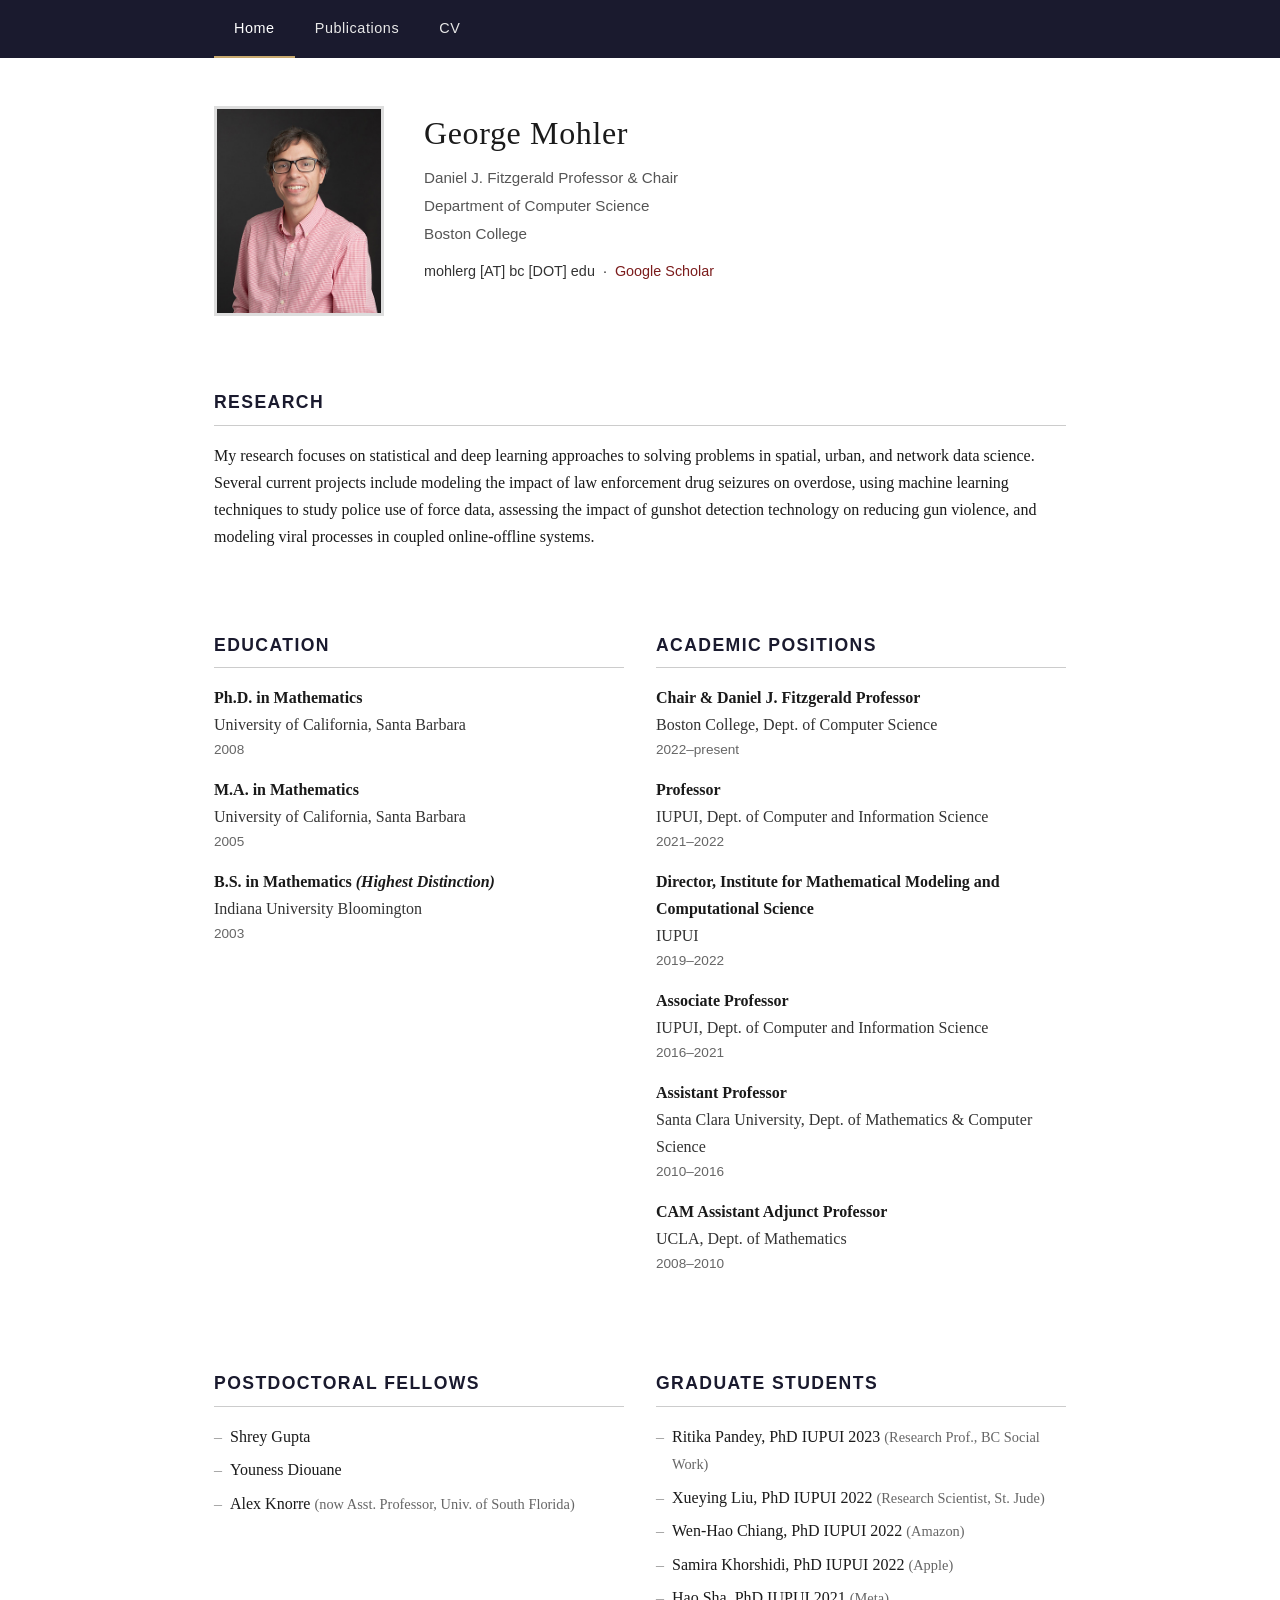
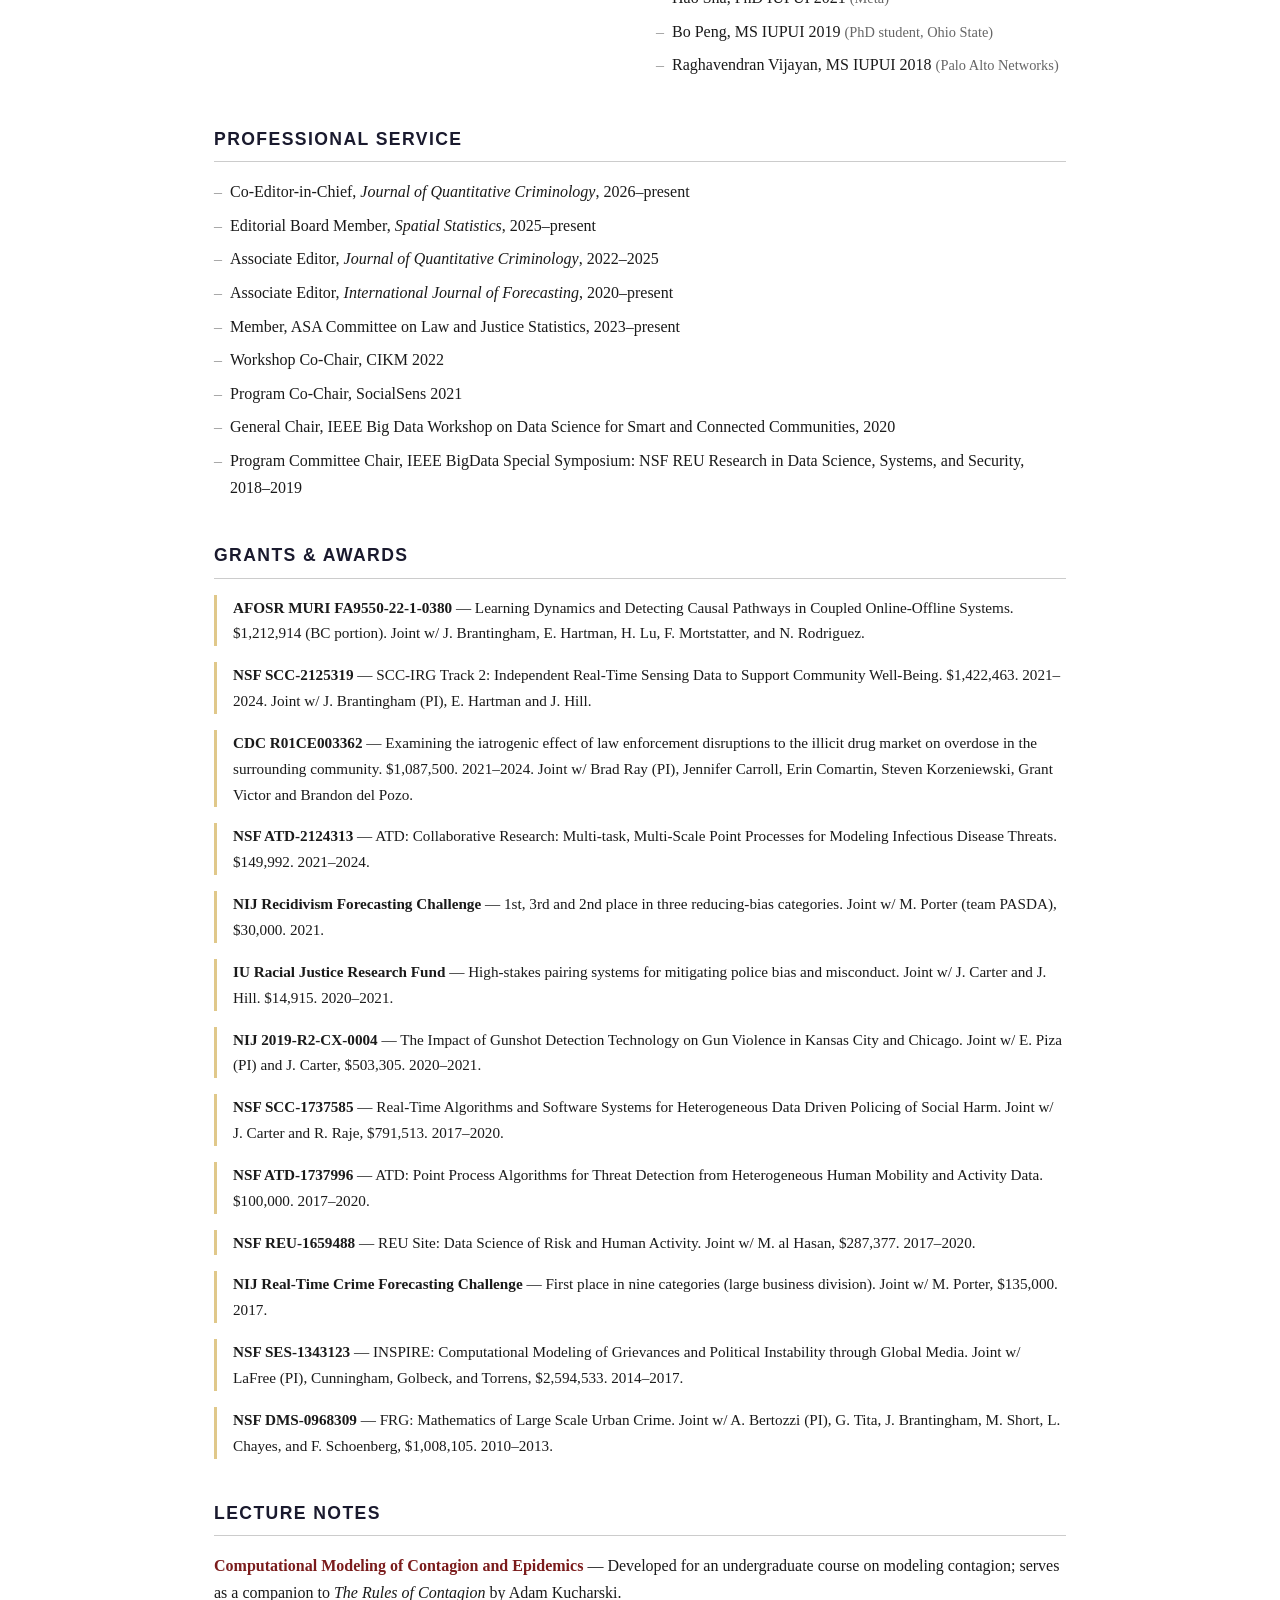
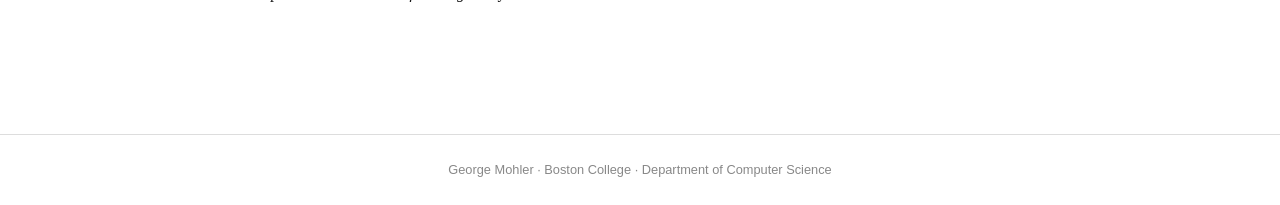
==== index.html @ 5c9aa8cf "Initial website build — static HTML/CSS academic site - index.html: home page with photo, bio, educa" ====
<!DOCTYPE html>
<html lang="en">
<head>
  <meta charset="UTF-8">
  <meta name="viewport" content="width=device-width, initial-scale=1.0">
  <title>George Mohler</title>
  <link rel="stylesheet" href="style.css">
</head>
<body>

<nav>
  <ul>
    <li><a href="index.html" class="active">Home</a></li>
    <li><a href="publications.html">Publications</a></li>
    <li><a href="Mohler_CV_2026.pdf">CV</a></li>
  </ul>
</nav>

<div class="page">

  <!-- Hero -->
  <div class="hero">
    <img src="George Mohler0137_crop.jpg" alt="George Mohler">
    <div class="hero-text">
      <h1>George Mohler</h1>
      <p class="title">Daniel J. Fitzgerald Professor &amp; Chair</p>
      <p class="title">Department of Computer Science</p>
      <p class="title">Boston College</p>
      <p class="contact">
        mohlerg [AT] bc [DOT] edu &nbsp;&middot;&nbsp;
        <a href="https://scholar.google.com/citations?user=YOUR_ID" target="_blank">Google Scholar</a>
      </p>
    </div>
  </div>

  <!-- Research -->
  <section>
    <h2>Research</h2>
    <p>My research focuses on statistical and deep learning approaches to solving problems in spatial, urban, and network data science. Several current projects include modeling the impact of law enforcement drug seizures on overdose, using machine learning techniques to study police use of force data, assessing the impact of gunshot detection technology on reducing gun violence, and modeling viral processes in coupled online-offline systems.</p>
  </section>

  <!-- Education & Employment side by side -->
  <div class="two-col" style="margin-top:2.5rem;">

    <section>
      <h2>Education</h2>

      <div class="entry">
        <div class="degree">Ph.D. in Mathematics</div>
        <div class="institution">University of California, Santa Barbara</div>
        <div class="year">2008</div>
      </div>

      <div class="entry">
        <div class="degree">M.A. in Mathematics</div>
        <div class="institution">University of California, Santa Barbara</div>
        <div class="year">2005</div>
      </div>

      <div class="entry">
        <div class="degree">B.S. in Mathematics <em>(Highest Distinction)</em></div>
        <div class="institution">Indiana University Bloomington</div>
        <div class="year">2003</div>
      </div>
    </section>

    <section>
      <h2>Academic Positions</h2>

      <div class="entry">
        <div class="role">Chair &amp; Daniel J. Fitzgerald Professor</div>
        <div class="institution">Boston College, Dept. of Computer Science</div>
        <div class="year">2022–present</div>
      </div>

      <div class="entry">
        <div class="role">Professor</div>
        <div class="institution">IUPUI, Dept. of Computer and Information Science</div>
        <div class="year">2021–2022</div>
      </div>

      <div class="entry">
        <div class="role">Director, Institute for Mathematical Modeling and Computational Science</div>
        <div class="institution">IUPUI</div>
        <div class="year">2019–2022</div>
      </div>

      <div class="entry">
        <div class="role">Associate Professor</div>
        <div class="institution">IUPUI, Dept. of Computer and Information Science</div>
        <div class="year">2016–2021</div>
      </div>

      <div class="entry">
        <div class="role">Assistant Professor</div>
        <div class="institution">Santa Clara University, Dept. of Mathematics &amp; Computer Science</div>
        <div class="year">2010–2016</div>
      </div>

      <div class="entry">
        <div class="role">CAM Assistant Adjunct Professor</div>
        <div class="institution">UCLA, Dept. of Mathematics</div>
        <div class="year">2008–2010</div>
      </div>
    </section>

  </div><!-- /.two-col -->

  <!-- Postdocs & Students -->
  <div class="two-col" style="margin-top:2.5rem;">

    <section>
      <h2>Postdoctoral Fellows</h2>
      <ul class="people-list">
        <li>Shrey Gupta</li>
        <li>Youness Diouane</li>
        <li>Alex Knorre <span style="color:#666;font-size:0.9em;">(now Asst. Professor, Univ. of South Florida)</span></li>
      </ul>
    </section>

    <section>
      <h2>Graduate Students</h2>
      <ul class="people-list">
        <li>Ritika Pandey, PhD IUPUI 2023 <span style="color:#666;font-size:0.9em;">(Research Prof., BC Social Work)</span></li>
        <li>Xueying Liu, PhD IUPUI 2022 <span style="color:#666;font-size:0.9em;">(Research Scientist, St. Jude)</span></li>
        <li>Wen-Hao Chiang, PhD IUPUI 2022 <span style="color:#666;font-size:0.9em;">(Amazon)</span></li>
        <li>Samira Khorshidi, PhD IUPUI 2022 <span style="color:#666;font-size:0.9em;">(Apple)</span></li>
        <li>Hao Sha, PhD IUPUI 2021 <span style="color:#666;font-size:0.9em;">(Meta)</span></li>
        <li>Bo Peng, MS IUPUI 2019 <span style="color:#666;font-size:0.9em;">(PhD student, Ohio State)</span></li>
        <li>Raghavendran Vijayan, MS IUPUI 2018 <span style="color:#666;font-size:0.9em;">(Palo Alto Networks)</span></li>
      </ul>
    </section>

  </div><!-- /.two-col -->

  <!-- Professional Service -->
  <section>
    <h2>Professional Service</h2>
    <ul class="service-list">
      <li>Co-Editor-in-Chief, <em>Journal of Quantitative Criminology</em>, 2026–present</li>
      <li>Editorial Board Member, <em>Spatial Statistics</em>, 2025–present</li>
      <li>Associate Editor, <em>Journal of Quantitative Criminology</em>, 2022–2025</li>
      <li>Associate Editor, <em>International Journal of Forecasting</em>, 2020–present</li>
      <li>Member, ASA Committee on Law and Justice Statistics, 2023–present</li>
      <li>Workshop Co-Chair, CIKM 2022</li>
      <li>Program Co-Chair, SocialSens 2021</li>
      <li>General Chair, IEEE Big Data Workshop on Data Science for Smart and Connected Communities, 2020</li>
      <li>Program Committee Chair, IEEE BigData Special Symposium: NSF REU Research in Data Science, Systems, and Security, 2018–2019</li>
    </ul>
  </section>

  <!-- Grants & Awards -->
  <section>
    <h2>Grants &amp; Awards</h2>

    <div class="grant">
      <p><strong>AFOSR MURI FA9550-22-1-0380</strong> — Learning Dynamics and Detecting Causal Pathways in Coupled Online-Offline Systems. $1,212,914 (BC portion). Joint w/ J. Brantingham, E. Hartman, H. Lu, F. Mortstatter, and N. Rodriguez.</p>
    </div>

    <div class="grant">
      <p><strong>NSF SCC-2125319</strong> — SCC-IRG Track 2: Independent Real-Time Sensing Data to Support Community Well-Being. $1,422,463. 2021–2024. Joint w/ J. Brantingham (PI), E. Hartman and J. Hill.</p>
    </div>

    <div class="grant">
      <p><strong>CDC R01CE003362</strong> — Examining the iatrogenic effect of law enforcement disruptions to the illicit drug market on overdose in the surrounding community. $1,087,500. 2021–2024. Joint w/ Brad Ray (PI), Jennifer Carroll, Erin Comartin, Steven Korzeniewski, Grant Victor and Brandon del Pozo.</p>
    </div>

    <div class="grant">
      <p><strong>NSF ATD-2124313</strong> — ATD: Collaborative Research: Multi-task, Multi-Scale Point Processes for Modeling Infectious Disease Threats. $149,992. 2021–2024.</p>
    </div>

    <div class="grant">
      <p><strong>NIJ Recidivism Forecasting Challenge</strong> — 1st, 3rd and 2nd place in three reducing-bias categories. Joint w/ M. Porter (team PASDA), $30,000. 2021.</p>
    </div>

    <div class="grant">
      <p><strong>IU Racial Justice Research Fund</strong> — High-stakes pairing systems for mitigating police bias and misconduct. Joint w/ J. Carter and J. Hill. $14,915. 2020–2021.</p>
    </div>

    <div class="grant">
      <p><strong>NIJ 2019-R2-CX-0004</strong> — The Impact of Gunshot Detection Technology on Gun Violence in Kansas City and Chicago. Joint w/ E. Piza (PI) and J. Carter, $503,305. 2020–2021.</p>
    </div>

    <div class="grant">
      <p><strong>NSF SCC-1737585</strong> — Real-Time Algorithms and Software Systems for Heterogeneous Data Driven Policing of Social Harm. Joint w/ J. Carter and R. Raje, $791,513. 2017–2020.</p>
    </div>

    <div class="grant">
      <p><strong>NSF ATD-1737996</strong> — ATD: Point Process Algorithms for Threat Detection from Heterogeneous Human Mobility and Activity Data. $100,000. 2017–2020.</p>
    </div>

    <div class="grant">
      <p><strong>NSF REU-1659488</strong> — REU Site: Data Science of Risk and Human Activity. Joint w/ M. al Hasan, $287,377. 2017–2020.</p>
    </div>

    <div class="grant">
      <p><strong>NIJ Real-Time Crime Forecasting Challenge</strong> — First place in nine categories (large business division). Joint w/ M. Porter, $135,000. 2017.</p>
    </div>

    <div class="grant">
      <p><strong>NSF SES-1343123</strong> — INSPIRE: Computational Modeling of Grievances and Political Instability through Global Media. Joint w/ LaFree (PI), Cunningham, Golbeck, and Torrens, $2,594,533. 2014–2017.</p>
    </div>

    <div class="grant">
      <p><strong>NSF DMS-0968309</strong> — FRG: Mathematics of Large Scale Urban Crime. Joint w/ A. Bertozzi (PI), G. Tita, J. Brantingham, M. Short, L. Chayes, and F. Schoenberg, $1,008,105. 2010–2013.</p>
    </div>

  </section>

  <!-- Lecture Notes -->
  <section>
    <h2>Lecture Notes</h2>
    <p><a href="notes/contagion_notes.pdf"><strong>Computational Modeling of Contagion and Epidemics</strong></a> — Developed for an undergraduate course on modeling contagion; serves as a companion to <em>The Rules of Contagion</em> by Adam Kucharski.</p>
  </section>

</div><!-- /.page -->

<footer>
  <p>George Mohler &middot; Boston College &middot; Department of Computer Science</p>
</footer>

</body>
</html>
---- style.css ----
*, *::before, *::after { box-sizing: border-box; margin: 0; padding: 0; }

body {
  font-family: Georgia, 'Times New Roman', serif;
  font-size: 16px;
  line-height: 1.7;
  color: #1a1a1a;
  background: #fff;
}

a { color: #7b1c1c; text-decoration: none; }
a:hover { text-decoration: underline; }

/* ── Nav ── */
nav {
  background: #1a1a2e;
  position: sticky;
  top: 0;
  z-index: 100;
}
nav ul {
  display: flex;
  list-style: none;
  max-width: 900px;
  margin: 0 auto;
  padding: 0 1.5rem;
}
nav ul li a {
  display: block;
  padding: 1rem 1.25rem;
  color: #e8e8e8;
  font-family: 'Helvetica Neue', Arial, sans-serif;
  font-size: 0.9rem;
  letter-spacing: 0.04em;
}
nav ul li a:hover,
nav ul li a.active { color: #fff; text-decoration: none; border-bottom: 2px solid #c8a96e; }

/* ── Page wrapper ── */
.page { max-width: 900px; margin: 0 auto; padding: 0 1.5rem 4rem; }

/* ── Hero ── */
.hero {
  display: flex;
  gap: 2.5rem;
  padding: 3rem 0 2rem;
  align-items: flex-start;
}
.hero img {
  width: 170px;
  height: 210px;
  object-fit: cover;
  object-position: top;
  border: 3px solid #ddd;
  flex-shrink: 0;
}
.hero-text h1 {
  font-size: 2rem;
  font-weight: normal;
  letter-spacing: 0.02em;
  margin-bottom: 0.25rem;
}
.hero-text .title {
  font-family: 'Helvetica Neue', Arial, sans-serif;
  font-size: 0.95rem;
  color: #555;
  margin-bottom: 0.15rem;
}
.hero-text .contact {
  font-family: 'Helvetica Neue', Arial, sans-serif;
  font-size: 0.9rem;
  margin-top: 0.75rem;
  color: #333;
}
.hero-text .contact a { color: #7b1c1c; }

/* ── Sections ── */
section { margin-top: 2.5rem; }
section h2 {
  font-size: 1.1rem;
  font-family: 'Helvetica Neue', Arial, sans-serif;
  font-weight: 700;
  text-transform: uppercase;
  letter-spacing: 0.08em;
  color: #1a1a2e;
  border-bottom: 1px solid #ccc;
  padding-bottom: 0.4rem;
  margin-bottom: 1rem;
}

/* ── Education / Employment ── */
.entry { margin-bottom: 0.9rem; }
.entry .degree, .entry .role {
  font-weight: bold;
}
.entry .institution { color: #333; }
.entry .year {
  font-family: 'Helvetica Neue', Arial, sans-serif;
  font-size: 0.85rem;
  color: #666;
}

/* ── Two-col layout for bio page ── */
.two-col { display: grid; grid-template-columns: 1fr 1fr; gap: 2rem; }

/* ── People lists ── */
.people-list { list-style: none; padding: 0; }
.people-list li { margin-bottom: 0.4rem; padding-left: 1rem; position: relative; }
.people-list li::before { content: '–'; position: absolute; left: 0; color: #999; }

/* ── Service list ── */
.service-list { list-style: none; padding: 0; }
.service-list li { margin-bottom: 0.4rem; padding-left: 1rem; position: relative; }
.service-list li::before { content: '–'; position: absolute; left: 0; color: #999; }

/* ── Grants ── */
.grant { margin-bottom: 1rem; padding-left: 1rem; border-left: 3px solid #e0c88a; }
.grant p { margin: 0; font-size: 0.95rem; }

/* ── Publications ── */
.pub-year {
  font-size: 1.05rem;
  font-family: 'Helvetica Neue', Arial, sans-serif;
  font-weight: 700;
  color: #1a1a2e;
  margin: 1.75rem 0 0.5rem;
  border-bottom: 1px solid #e8e8e8;
  padding-bottom: 0.2rem;
}
.pub {
  display: flex;
  gap: 0.5rem;
  margin-bottom: 0.6rem;
  font-size: 0.93rem;
  line-height: 1.55;
  align-items: baseline;
}
.pub .num {
  min-width: 2.8rem;
  text-align: right;
  color: #888;
  font-family: 'Helvetica Neue', Arial, sans-serif;
  font-size: 0.85rem;
  flex-shrink: 0;
}
.pub .ref { flex: 1; }
.pub .ref em { font-style: italic; }
.pub-links { margin-top: 0.15rem; }
.pub-links a {
  display: inline-block;
  margin-right: 0.5rem;
  font-family: 'Helvetica Neue', Arial, sans-serif;
  font-size: 0.78rem;
  background: #f0f0f0;
  border: 1px solid #ccc;
  border-radius: 3px;
  padding: 0.05rem 0.45rem;
  color: #444;
}
.pub-links a:hover { background: #7b1c1c; color: #fff; border-color: #7b1c1c; text-decoration: none; }
.pub-links a.pdf { background: #7b1c1c; color: #fff; border-color: #7b1c1c; }
.pub-links a.pdf:hover { background: #5a1414; }

/* ── CV page ── */
.cv-link-block {
  margin: 2rem 0;
  padding: 1.5rem;
  border: 1px solid #ddd;
  background: #fafafa;
  text-align: center;
}
.cv-link-block a {
  font-family: 'Helvetica Neue', Arial, sans-serif;
  font-size: 1rem;
  font-weight: bold;
  color: #7b1c1c;
}

/* ── Footer ── */
footer {
  margin-top: 4rem;
  padding: 1.5rem 0;
  border-top: 1px solid #ddd;
  text-align: center;
  font-family: 'Helvetica Neue', Arial, sans-serif;
  font-size: 0.8rem;
  color: #888;
}

/* ── Responsive ── */
@media (max-width: 640px) {
  .hero { flex-direction: column; }
  .hero img { width: 140px; height: 175px; }
  .two-col { grid-template-columns: 1fr; }
}
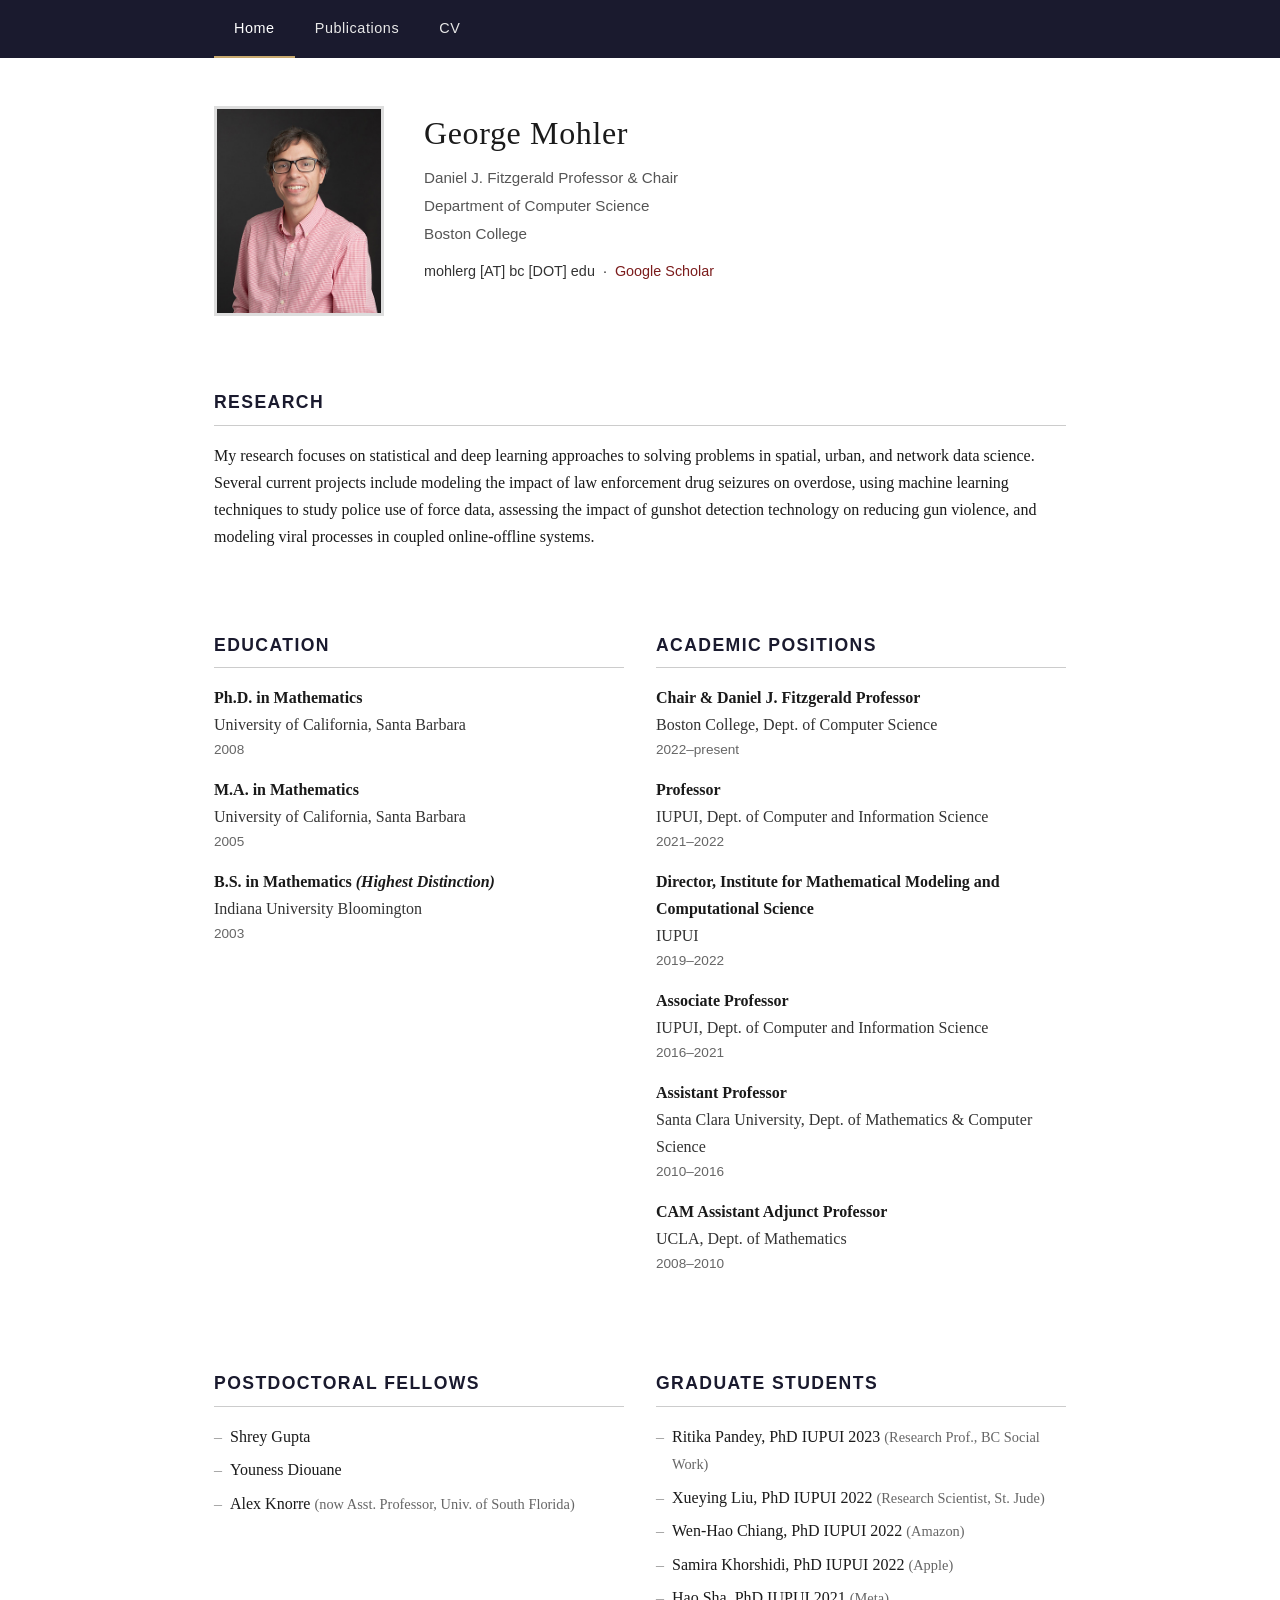
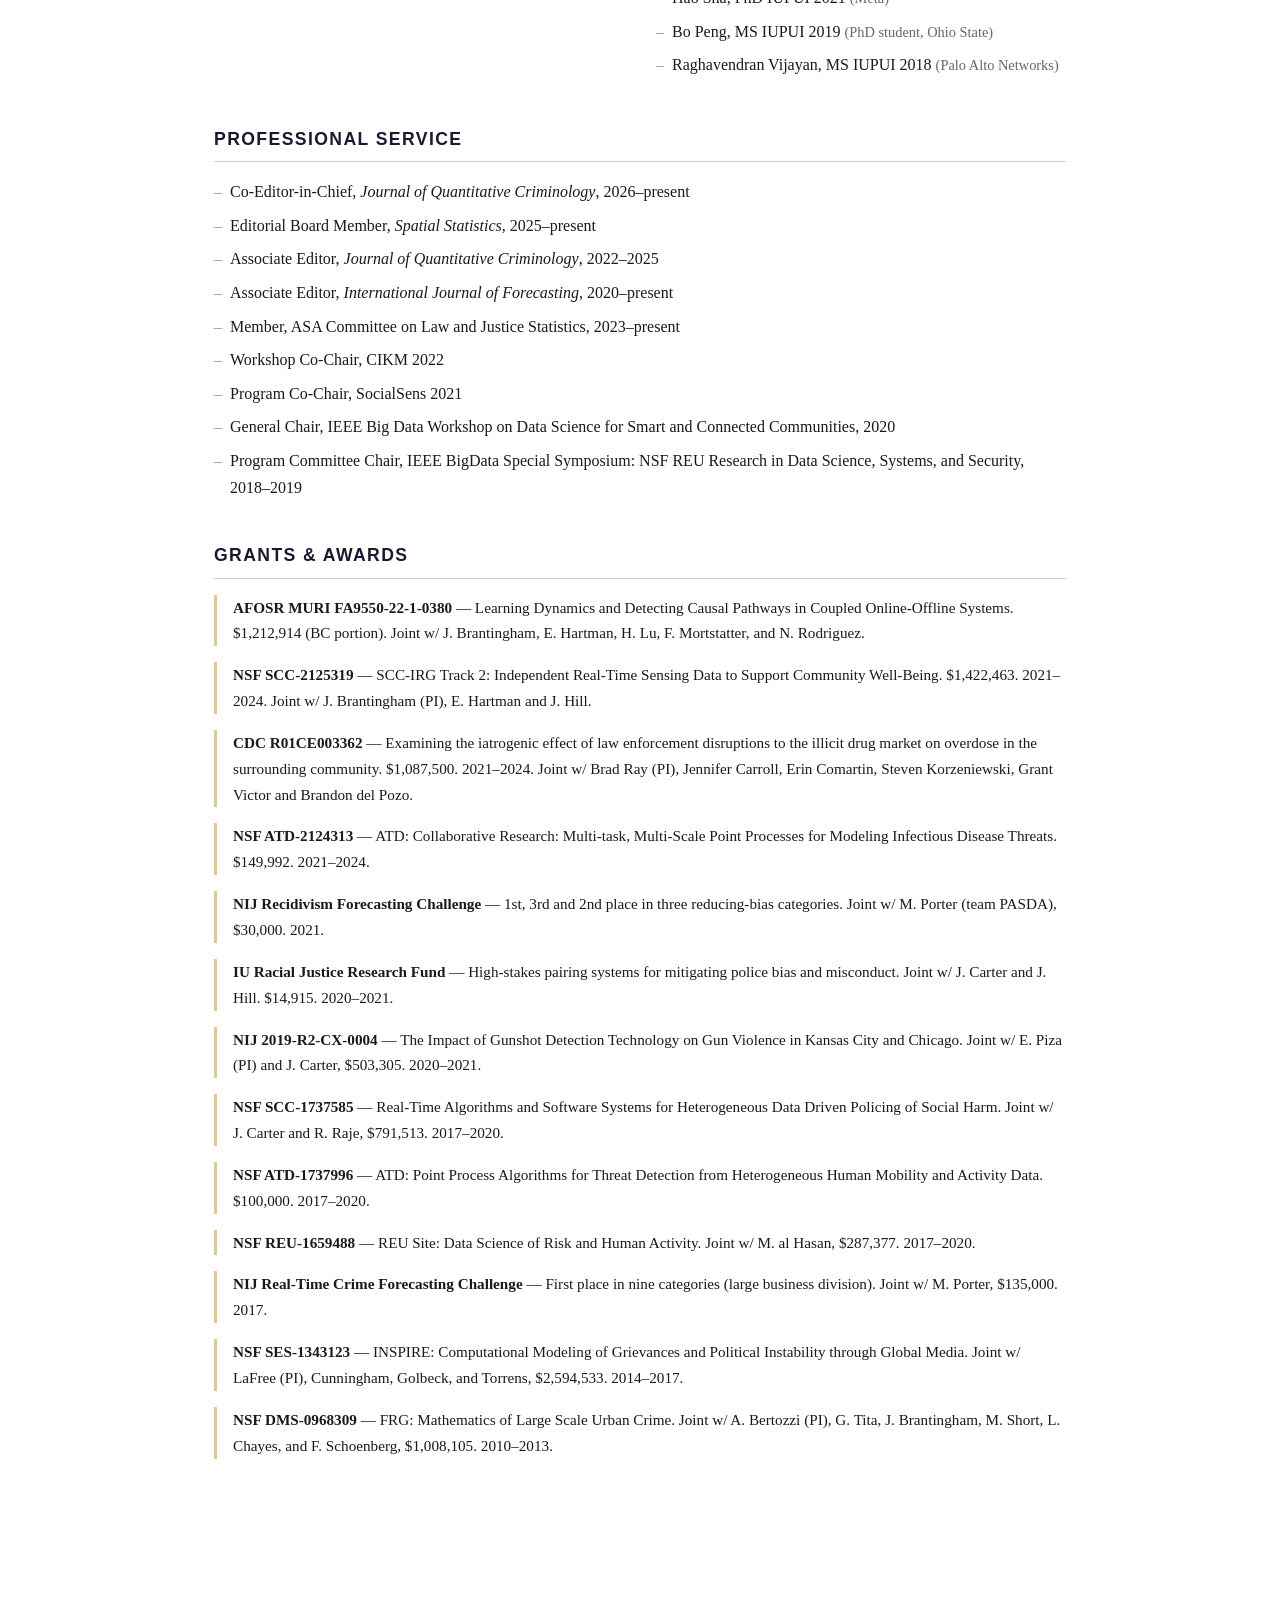
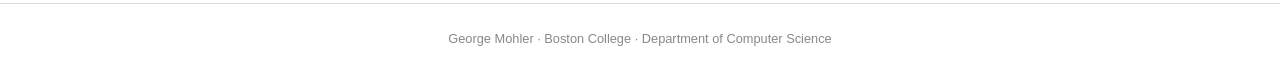
==== commit 80866b49: "Update publications and home page - Remove lecture notes section from home page - Add PDF for [88] (" ====
--- a/index.html
+++ b/index.html
@@ -207,11 +207,6 @@
 
   </section>
 
-  <!-- Lecture Notes -->
-  <section>
-    <h2>Lecture Notes</h2>
-    <p><a href="notes/contagion_notes.pdf"><strong>Computational Modeling of Contagion and Epidemics</strong></a> — Developed for an undergraduate course on modeling contagion; serves as a companion to <em>The Rules of Contagion</em> by Adam Kucharski.</p>
-  </section>
 
 </div><!-- /.page -->
 
